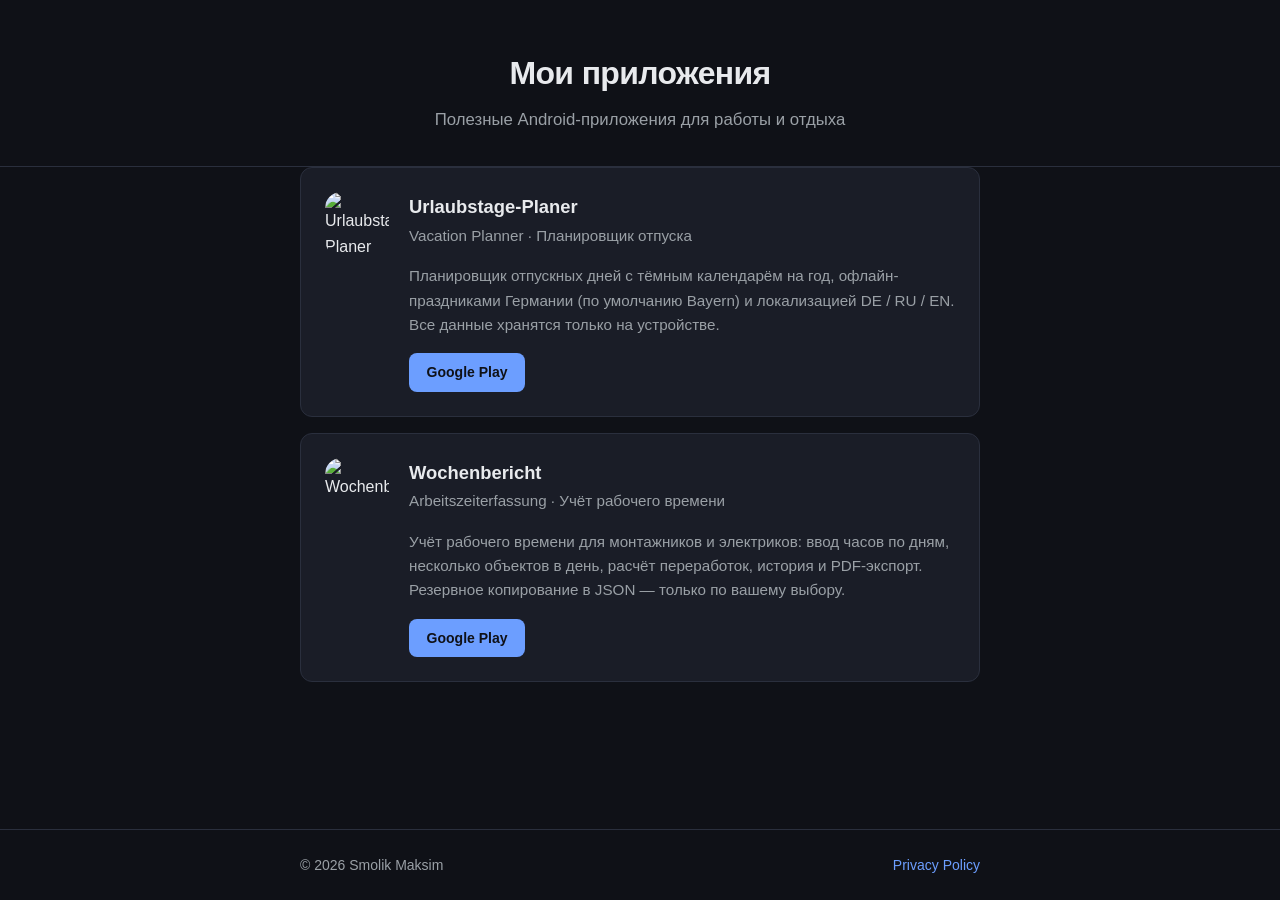
==== index.html @ 4404aa6a "Add files via upload" ====
<!DOCTYPE html>
<html lang="ru">
<head>
  <meta charset="UTF-8">
  <meta name="viewport" content="width=device-width, initial-scale=1.0">
  <meta name="description" content="Urlaubstage-Planer и Wochenbericht — Android-приложения от Max">
  <title>Мои приложения</title>
  <link rel="stylesheet" href="styles.css">
</head>
<body>
  <header class="header">
    <div class="container">
      <h1>Мои приложения</h1>
      <p class="subtitle">Полезные Android-приложения для работы и отдыха</p>
    </div>
  </header>

  <main class="container">
    <section class="apps">
      <article class="app-card">
        <img class="app-icon" src="assets/urlaubsplaner.png" alt="Urlaubstage-Planer">
        <div class="app-info">
          <h2>Urlaubstage-Planer</h2>
          <p class="app-meta">Vacation Planner · Планировщик отпуска</p>
          <p>
            Планировщик отпускных дней с тёмным календарём на год, офлайн-праздниками
            Германии (по умолчанию Bayern) и локализацией DE / RU / EN.
            Все данные хранятся только на устройстве.
          </p>
          <a class="btn" href="https://play.google.com/store/apps/details?id=de.smcode.vacationplaner" target="_blank" rel="noopener noreferrer">Google Play</a>
        </div>
      </article>

      <article class="app-card">
        <img class="app-icon" src="assets/wochenbericht.png" alt="Wochenbericht">
        <div class="app-info">
          <h2>Wochenbericht</h2>
          <p class="app-meta">Arbeitszeiterfassung · Учёт рабочего времени</p>
          <p>
            Учёт рабочего времени для монтажников и электриков: ввод часов по дням,
            несколько объектов в день, расчёт переработок, история и PDF-экспорт.
            Резервное копирование в JSON — только по вашему выбору.
          </p>
          <a class="btn" href="https://play.google.com/store/apps/details?id=de.smcode.wochenbericht" target="_blank" rel="noopener noreferrer">Google Play</a>
        </div>
      </article>
    </section>
  </main>

  <footer class="footer">
    <div class="container">
      <p>&copy; 2026 Smolik Maksim</p>
      <nav>
        <a href="privacy-policy.html">Privacy Policy</a>
      </nav>
    </div>
  </footer>
</body>
</html>
---- styles.css ----
*,
*::before,
*::after {
  box-sizing: border-box;
  margin: 0;
  padding: 0;
}

:root {
  --bg: #0f1117;
  --surface: #1a1d27;
  --border: #2a2f3d;
  --text: #e8eaed;
  --text-muted: #9aa0a6;
  --accent: #6c9eff;
  --accent-hover: #8ab4ff;
  --radius: 12px;
}

body {
  font-family: -apple-system, BlinkMacSystemFont, "Segoe UI", Roboto, sans-serif;
  background: var(--bg);
  color: var(--text);
  line-height: 1.6;
  min-height: 100vh;
  display: flex;
  flex-direction: column;
}

.container {
  max-width: 720px;
  margin: 0 auto;
  padding: 0 1.25rem;
}

.header {
  padding: 3rem 0 2rem;
  text-align: center;
  border-bottom: 1px solid var(--border);
}

.header-small {
  padding: 2rem 0 1.5rem;
  text-align: left;
}

.header h1 {
  font-size: 2rem;
  font-weight: 700;
  letter-spacing: -0.02em;
}

.subtitle {
  color: var(--text-muted);
  margin-top: 0.5rem;
  font-size: 1.05rem;
}

.back-link {
  display: inline-block;
  color: var(--accent);
  text-decoration: none;
  font-size: 0.9rem;
  margin-bottom: 1rem;
}

.back-link:hover {
  color: var(--accent-hover);
}

main {
  flex: 1;
  padding: 2rem 0 3rem;
}

.apps {
  display: flex;
  flex-direction: column;
  gap: 1rem;
}

.app-card {
  display: flex;
  gap: 1.25rem;
  align-items: flex-start;
  background: var(--surface);
  border: 1px solid var(--border);
  border-radius: var(--radius);
  padding: 1.5rem;
}

.app-icon {
  flex-shrink: 0;
  width: 64px;
  height: 64px;
  border-radius: 16px;
  object-fit: cover;
}

.app-info h2 {
  font-size: 1.15rem;
  margin-bottom: 0.15rem;
}

.app-meta {
  color: var(--accent);
  font-size: 0.8rem;
  margin-bottom: 0.5rem;
}

.app-info p {
  color: var(--text-muted);
  font-size: 0.95rem;
  margin-bottom: 1rem;
}

.btn {
  display: inline-block;
  background: var(--accent);
  color: #0f1117;
  text-decoration: none;
  font-weight: 600;
  font-size: 0.875rem;
  padding: 0.5rem 1.1rem;
  border-radius: 8px;
  transition: background 0.15s;
}

.btn:hover {
  background: var(--accent-hover);
}

.policy section {
  margin-bottom: 2rem;
}

.policy h2 {
  font-size: 1.2rem;
  margin-bottom: 0.75rem;
}

.policy p,
.policy li {
  color: var(--text-muted);
  margin-bottom: 0.75rem;
}

.policy ul {
  padding-left: 1.5rem;
}

.policy a {
  color: var(--accent);
}

.policy a:hover {
  color: var(--accent-hover);
}

.policy strong {
  color: var(--text);
}

.policy code {
  font-size: 0.85em;
  background: var(--surface);
  padding: 0.1em 0.4em;
  border-radius: 4px;
}

.divider {
  border: none;
  border-top: 1px solid var(--border);
  margin: 2.5rem 0;
}

.footer {
  border-top: 1px solid var(--border);
  padding: 1.5rem 0;
}

.footer .container {
  display: flex;
  justify-content: space-between;
  align-items: center;
  font-size: 0.875rem;
  color: var(--text-muted);
}

.footer a {
  color: var(--accent);
  text-decoration: none;
}

.footer a:hover {
  color: var(--accent-hover);
}

@media (max-width: 480px) {
  .app-card {
    flex-direction: column;
    align-items: center;
    text-align: center;
  }

  .footer .container {
    flex-direction: column;
    gap: 0.5rem;
    text-align: center;
  }
}
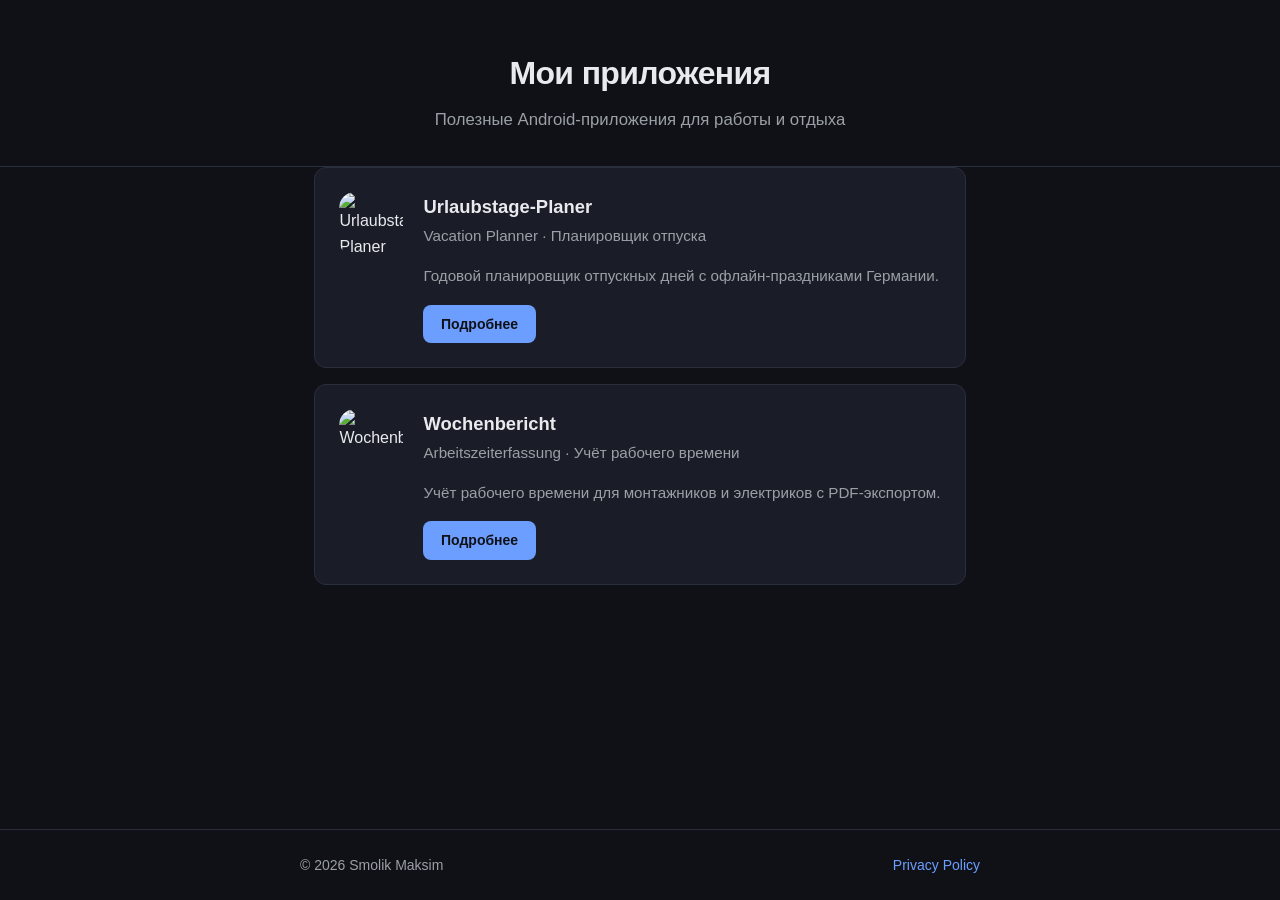
==== commit 470bca71: "Add files via upload" ====
--- a/index.html
+++ b/index.html
@@ -3,7 +3,7 @@
 <head>
   <meta charset="UTF-8">
   <meta name="viewport" content="width=device-width, initial-scale=1.0">
-  <meta name="description" content="Urlaubstage-Planer и Wochenbericht — Android-приложения от Max">
+  <meta name="description" content="Urlaubstage-Planer и Wochenbericht — Android-приложения от Smolik Maksim">
   <title>Мои приложения</title>
   <link rel="stylesheet" href="styles.css">
 </head>
@@ -18,30 +18,26 @@
   <main class="container">
     <section class="apps">
       <article class="app-card">
-        <img class="app-icon" src="assets/urlaubsplaner.png" alt="Urlaubstage-Planer">
+        <img class="app-icon" src="urlaubsplaner/icon.png" alt="Urlaubstage-Planer">
         <div class="app-info">
           <h2>Urlaubstage-Planer</h2>
           <p class="app-meta">Vacation Planner · Планировщик отпуска</p>
-          <p>
-            Планировщик отпускных дней с тёмным календарём на год, офлайн-праздниками
-            Германии (по умолчанию Bayern) и локализацией DE / RU / EN.
-            Все данные хранятся только на устройстве.
-          </p>
-          <a class="btn" href="https://play.google.com/store/apps/details?id=de.smcode.vacationplaner" target="_blank" rel="noopener noreferrer">Google Play</a>
+          <p>Годовой планировщик отпускных дней с офлайн-праздниками Германии.</p>
+          <div class="app-actions">
+            <a class="btn" href="urlaubsplaner/">Подробнее</a>
+          </div>
         </div>
       </article>
 
       <article class="app-card">
-        <img class="app-icon" src="assets/wochenbericht.png" alt="Wochenbericht">
+        <img class="app-icon" src="wochenbericht/icon.png" alt="Wochenbericht">
         <div class="app-info">
           <h2>Wochenbericht</h2>
           <p class="app-meta">Arbeitszeiterfassung · Учёт рабочего времени</p>
-          <p>
-            Учёт рабочего времени для монтажников и электриков: ввод часов по дням,
-            несколько объектов в день, расчёт переработок, история и PDF-экспорт.
-            Резервное копирование в JSON — только по вашему выбору.
-          </p>
-          <a class="btn" href="https://play.google.com/store/apps/details?id=de.smcode.wochenbericht" target="_blank" rel="noopener noreferrer">Google Play</a>
+          <p>Учёт рабочего времени для монтажников и электриков с PDF-экспортом.</p>
+          <div class="app-actions">
+            <a class="btn" href="wochenbericht/">Подробнее</a>
+          </div>
         </div>
       </article>
     </section>
--- a/styles.css
+++ b/styles.css
@@ -112,6 +112,35 @@
   color: var(--text-muted);
   font-size: 0.95rem;
   margin-bottom: 1rem;
+}
+
+.app-actions {
+  display: flex;
+  flex-wrap: wrap;
+  gap: 0.5rem;
+}
+
+.app-detail {
+  display: flex;
+  gap: 1.5rem;
+  align-items: flex-start;
+  background: var(--surface);
+  border: 1px solid var(--border);
+  border-radius: var(--radius);
+  padding: 1.75rem;
+}
+
+.app-detail-icon {
+  flex-shrink: 0;
+  width: 96px;
+  height: 96px;
+  border-radius: 20px;
+  object-fit: cover;
+}
+
+.app-detail-body p {
+  color: var(--text-muted);
+  margin-bottom: 1.25rem;
 }
 
 .btn {
@@ -197,7 +226,8 @@
 }
 
 @media (max-width: 480px) {
-  .app-card {
+  .app-card,
+  .app-detail {
     flex-direction: column;
     align-items: center;
     text-align: center;
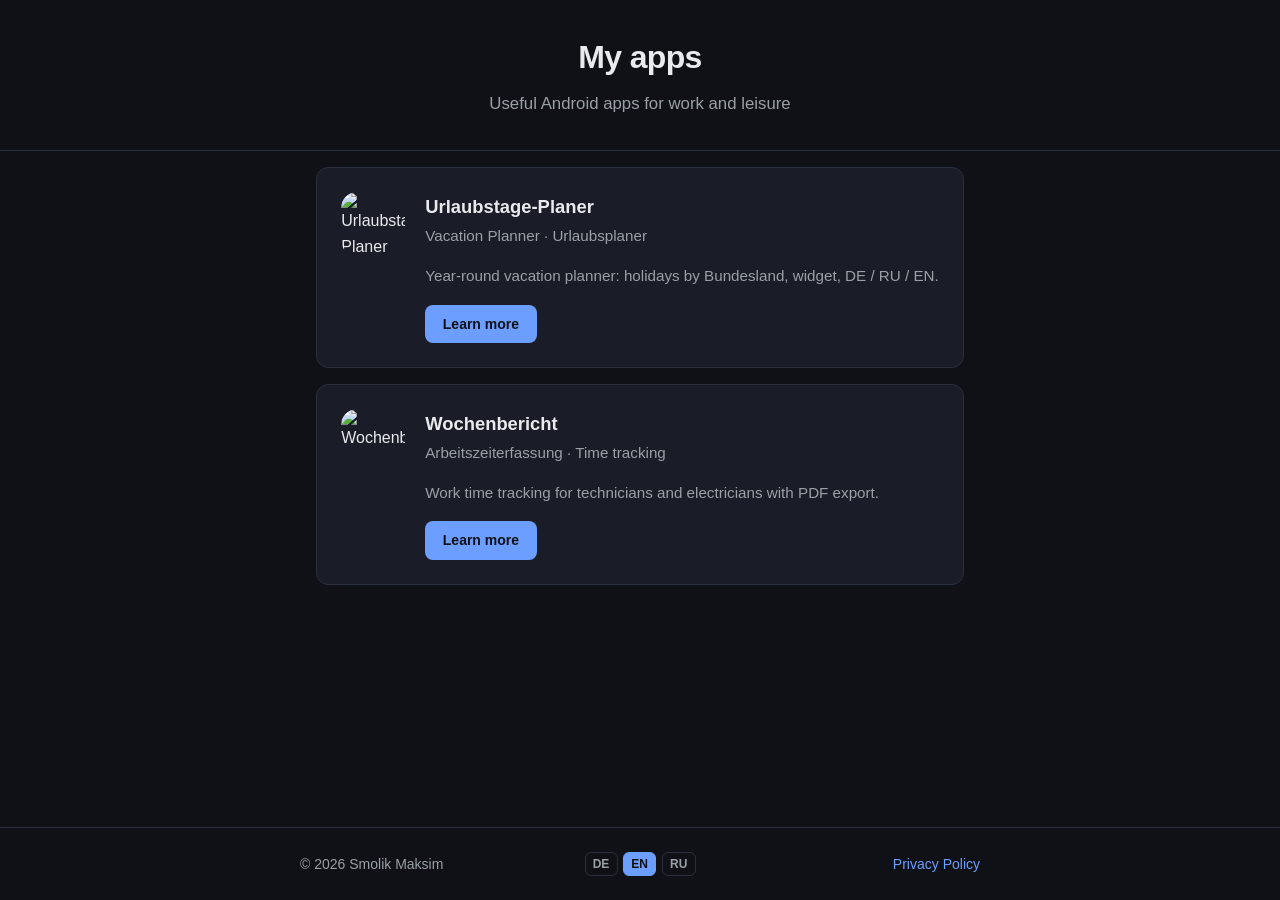
==== commit c90b42a3: "site update" ====
--- a/index.html
+++ b/index.html
@@ -1,17 +1,17 @@
 <!DOCTYPE html>
-<html lang="ru">
+<html lang="en">
 <head>
   <meta charset="UTF-8">
   <meta name="viewport" content="width=device-width, initial-scale=1.0">
-  <meta name="description" content="Urlaubstage-Planer и Wochenbericht — Android-приложения от Smolik Maksim">
-  <title>Мои приложения</title>
+  <meta name="description" content="" data-i18n-content="index.meta">
+  <title data-i18n-title="index.title"></title>
   <link rel="stylesheet" href="styles.css">
 </head>
 <body>
   <header class="header">
     <div class="container">
-      <h1>Мои приложения</h1>
-      <p class="subtitle">Полезные Android-приложения для работы и отдыха</p>
+      <h1 data-i18n="index.title"></h1>
+      <p class="subtitle" data-i18n="index.subtitle"></p>
     </div>
   </header>
 
@@ -21,10 +21,10 @@
         <img class="app-icon" src="urlaubsplaner/icon.png" alt="Urlaubstage-Planer">
         <div class="app-info">
           <h2>Urlaubstage-Planer</h2>
-          <p class="app-meta">Vacation Planner · Планировщик отпуска</p>
-          <p>Годовой планировщик отпускных дней с офлайн-праздниками Германии.</p>
+          <p class="app-meta" data-i18n="index.urlaubsplaner.meta"></p>
+          <p data-i18n="index.urlaubsplaner.desc"></p>
           <div class="app-actions">
-            <a class="btn" href="urlaubsplaner/">Подробнее</a>
+            <a class="btn" href="urlaubsplaner/" data-i18n="btn.more"></a>
           </div>
         </div>
       </article>
@@ -33,10 +33,10 @@
         <img class="app-icon" src="wochenbericht/icon.png" alt="Wochenbericht">
         <div class="app-info">
           <h2>Wochenbericht</h2>
-          <p class="app-meta">Arbeitszeiterfassung · Учёт рабочего времени</p>
-          <p>Учёт рабочего времени для монтажников и электриков с PDF-экспортом.</p>
+          <p class="app-meta" data-i18n="index.wochenbericht.meta"></p>
+          <p data-i18n="index.wochenbericht.desc"></p>
           <div class="app-actions">
-            <a class="btn" href="wochenbericht/">Подробнее</a>
+            <a class="btn" href="wochenbericht/" data-i18n="btn.more"></a>
           </div>
         </div>
       </article>
@@ -45,11 +45,15 @@
 
   <footer class="footer">
     <div class="container">
-      <p>&copy; 2026 Smolik Maksim</p>
-      <nav>
-        <a href="privacy-policy.html">Privacy Policy</a>
-      </nav>
+      <div class="footer-top">
+        <p>&copy; 2026 Smolik Maksim</p>
+        <nav>
+          <a href="privacy-policy.html" data-i18n="nav.privacy"></a>
+        </nav>
+      </div>
     </div>
   </footer>
+
+  <script src="i18n.js"></script>
 </body>
 </html>
--- a/styles.css
+++ b/styles.css
@@ -15,6 +15,7 @@
   --accent: #6c9eff;
   --accent-hover: #8ab4ff;
   --radius: 12px;
+  --block-gap: 1rem;
 }
 
 body {
@@ -34,7 +35,7 @@
 }
 
 .header {
-  padding: 3rem 0 2rem;
+  padding: 2rem 0 2rem;
   text-align: center;
   border-bottom: 1px solid var(--border);
 }
@@ -70,13 +71,16 @@
 
 main {
   flex: 1;
-  padding: 2rem 0 3rem;
+}
+
+main.container {
+  padding: var(--block-gap) 1.25rem 3rem;
 }
 
 .apps {
   display: flex;
   flex-direction: column;
-  gap: 1rem;
+  gap: var(--block-gap);
 }
 
 .app-card {
@@ -140,7 +144,110 @@
 
 .app-detail-body p {
   color: var(--text-muted);
-  margin-bottom: 1.25rem;
+  margin-bottom: 1rem;
+}
+
+.feature-list {
+  color: var(--text-muted);
+  font-size: 0.95rem;
+  margin: 0 0 1rem 1.25rem;
+}
+
+.feature-list li {
+  margin-bottom: 0.35rem;
+}
+
+.app-note {
+  font-size: 0.9rem;
+  margin-bottom: 1.25rem !important;
+}
+
+.carousel {
+  margin-top: 2rem;
+}
+
+.carousel-title {
+  font-size: 1.1rem;
+  margin-bottom: 1rem;
+  color: var(--text-muted);
+  font-weight: 600;
+}
+
+.carousel-frame {
+  position: relative;
+  display: flex;
+  align-items: center;
+  gap: 0.5rem;
+}
+
+.carousel-viewport {
+  flex: 1;
+  overflow: hidden;
+  border: 1px solid var(--border);
+  border-radius: var(--radius);
+  background: var(--surface);
+}
+
+.carousel-track {
+  display: flex;
+  transition: transform 0.3s ease;
+}
+
+.carousel-slide {
+  min-width: 100%;
+  margin: 0;
+  display: flex;
+  justify-content: center;
+  padding: 1rem;
+}
+
+.carousel-slide img {
+  display: block;
+  max-width: 100%;
+  height: auto;
+  max-height: 560px;
+  border-radius: 8px;
+}
+
+.carousel-btn {
+  flex-shrink: 0;
+  width: 2.25rem;
+  height: 2.25rem;
+  border: 1px solid var(--border);
+  border-radius: 50%;
+  background: var(--surface);
+  color: var(--text);
+  font-size: 1.25rem;
+  line-height: 1;
+  cursor: pointer;
+  transition: background 0.15s, border-color 0.15s;
+}
+
+.carousel-btn:hover {
+  background: var(--border);
+}
+
+.carousel-dots {
+  display: flex;
+  justify-content: center;
+  gap: 0.5rem;
+  margin-top: 1rem;
+}
+
+.carousel-dot {
+  width: 0.5rem;
+  height: 0.5rem;
+  border: none;
+  border-radius: 50%;
+  background: var(--border);
+  cursor: pointer;
+  padding: 0;
+  transition: background 0.15s, transform 0.15s;
+}
+
+.carousel-dot.active {
+  background: var(--accent);
+  transform: scale(1.2);
 }
 
 .btn {
@@ -209,11 +316,54 @@
 }
 
 .footer .container {
-  display: flex;
-  justify-content: space-between;
+  font-size: 0.875rem;
+  color: var(--text-muted);
+}
+
+.footer-top {
+  display: grid;
+  grid-template-columns: 1fr auto 1fr;
   align-items: center;
-  font-size: 0.875rem;
-  color: var(--text-muted);
+  width: 100%;
+  gap: 0.75rem;
+}
+
+.footer-top p {
+  justify-self: start;
+}
+
+.footer-top > nav:last-child {
+  justify-self: end;
+}
+
+.lang-switcher {
+  display: flex;
+  justify-content: center;
+  gap: 0.35rem;
+  justify-self: center;
+}
+
+.lang-btn {
+  border: 1px solid var(--border);
+  background: transparent;
+  color: var(--text-muted);
+  font-size: 0.75rem;
+  font-weight: 600;
+  padding: 0.25rem 0.45rem;
+  border-radius: 6px;
+  cursor: pointer;
+  transition: background 0.15s, color 0.15s, border-color 0.15s;
+}
+
+.lang-btn:hover {
+  color: var(--text);
+  border-color: var(--text-muted);
+}
+
+.lang-btn.active {
+  background: var(--accent);
+  color: #0f1117;
+  border-color: var(--accent);
 }
 
 .footer a {
@@ -233,9 +383,33 @@
     text-align: center;
   }
 
-  .footer .container {
-    flex-direction: column;
+  .feature-list {
+    text-align: left;
+  }
+
+  .carousel-frame {
+    gap: 0.25rem;
+  }
+
+  .carousel-btn {
+    width: 2rem;
+    height: 2rem;
+    font-size: 1.1rem;
+  }
+
+  .carousel-slide {
+    padding: 0.75rem;
+  }
+
+  .footer-top {
+    grid-template-columns: auto auto auto;
+    justify-content: center;
     gap: 0.5rem;
-    text-align: center;
-  }
-}
+  }
+
+  .footer-top p,
+  .footer-top > nav:last-child,
+  .lang-switcher {
+    justify-self: center;
+  }
+}
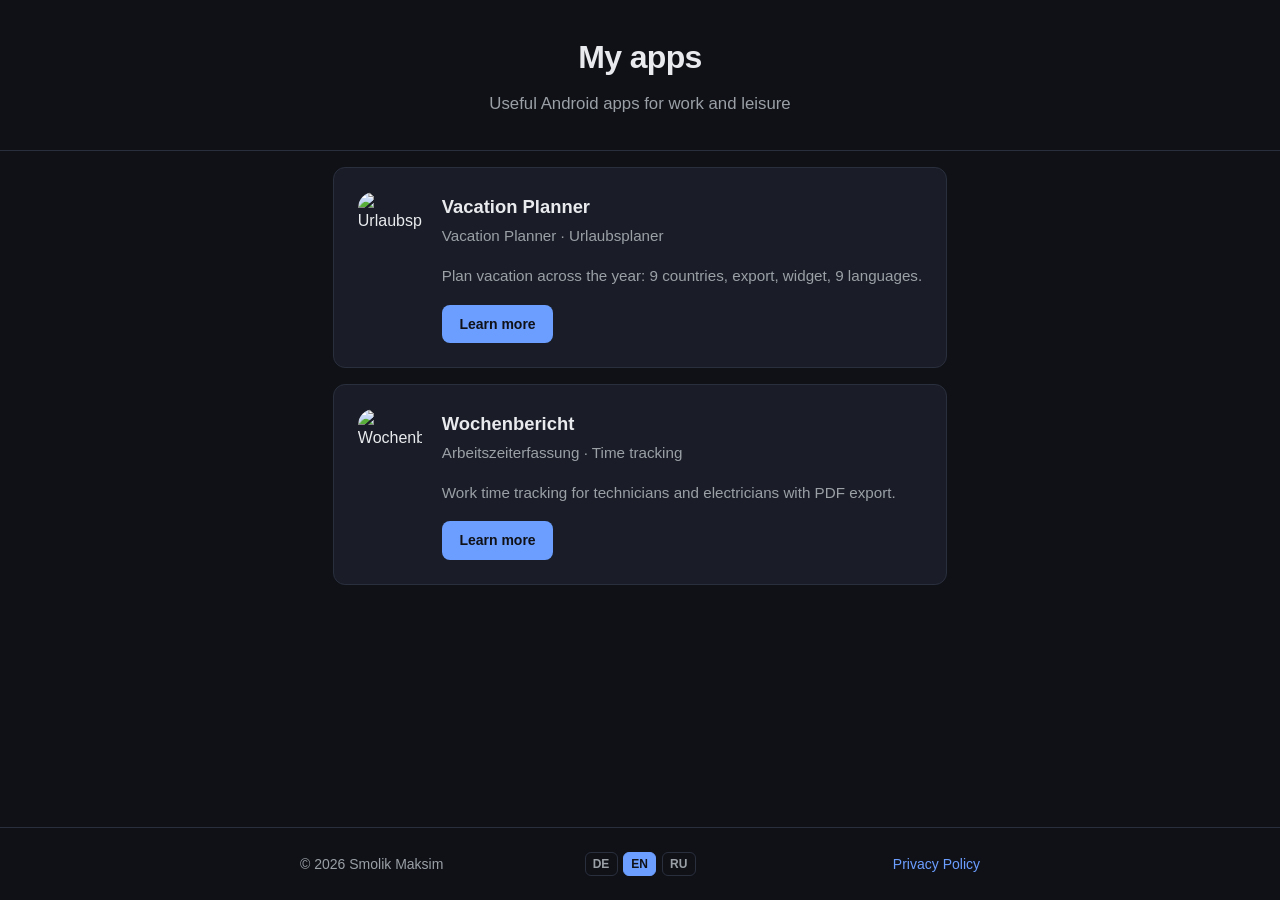
==== commit 3e0b24dd: "Urlaubsplaner updade" ====
--- a/index.html
+++ b/index.html
@@ -18,9 +18,9 @@
   <main class="container">
     <section class="apps">
       <article class="app-card">
-        <img class="app-icon" src="urlaubsplaner/icon.png" alt="Urlaubstage-Planer">
+        <img class="app-icon" src="urlaubsplaner/icon.png" alt="Urlaubsplaner">
         <div class="app-info">
-          <h2>Urlaubstage-Planer</h2>
+          <h2 data-i18n="index.urlaubsplaner.name"></h2>
           <p class="app-meta" data-i18n="index.urlaubsplaner.meta"></p>
           <p data-i18n="index.urlaubsplaner.desc"></p>
           <div class="app-actions">
--- a/styles.css
+++ b/styles.css
@@ -162,6 +162,53 @@
   margin-bottom: 1.25rem !important;
 }
 
+.app-lead {
+  font-size: 1rem;
+  line-height: 1.65;
+}
+
+.app-description {
+  margin-top: var(--block-gap);
+  background: var(--surface);
+  border: 1px solid var(--border);
+  border-radius: var(--radius);
+  padding: 1.75rem;
+}
+
+.app-description > h2 {
+  font-size: 1.15rem;
+  margin-bottom: 1.25rem;
+  color: var(--text);
+}
+
+.app-description > h2:not(:first-child) {
+  margin-top: 2rem;
+}
+
+.app-feature {
+  margin-bottom: 1.5rem;
+}
+
+.app-feature:last-of-type {
+  margin-bottom: 0;
+}
+
+.app-feature h3 {
+  font-size: 0.98rem;
+  margin-bottom: 0.5rem;
+  color: var(--text);
+}
+
+.app-feature p {
+  color: var(--text-muted);
+  font-size: 0.95rem;
+}
+
+.app-privacy-list {
+  margin-left: 1.25rem;
+  margin-bottom: 0;
+}
+
 .carousel {
   margin-top: 2rem;
 }
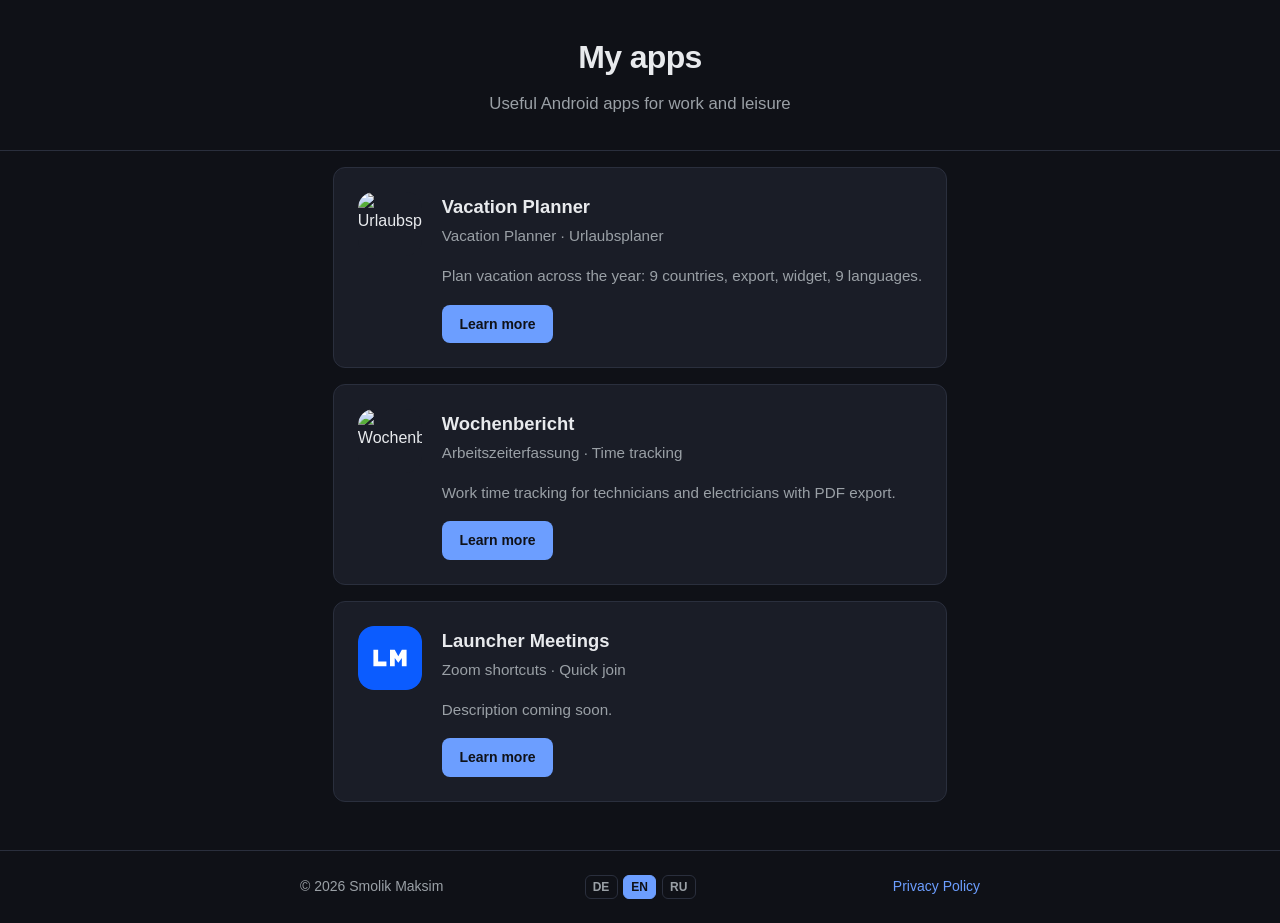
==== commit 711fbbeb: "LM - new app" ====
--- a/index.html
+++ b/index.html
@@ -40,6 +40,18 @@
           </div>
         </div>
       </article>
+
+      <article class="app-card">
+        <img class="app-icon" src="launcher_meetings/icon.svg" alt="Launcher Meetings">
+        <div class="app-info">
+          <h2 data-i18n="index.launcher_meetings.name"></h2>
+          <p class="app-meta" data-i18n="index.launcher_meetings.meta"></p>
+          <p data-i18n="index.launcher_meetings.desc"></p>
+          <div class="app-actions">
+            <a class="btn" href="launcher_meetings/" data-i18n="btn.more"></a>
+          </div>
+        </div>
+      </article>
     </section>
   </main>
 
--- a/styles.css
+++ b/styles.css
@@ -99,6 +99,7 @@
   height: 64px;
   border-radius: 16px;
   object-fit: cover;
+  background: var(--surface);
 }
 
 .app-info h2 {
@@ -140,6 +141,7 @@
   height: 96px;
   border-radius: 20px;
   object-fit: cover;
+  background: var(--surface);
 }
 
 .app-detail-body p {
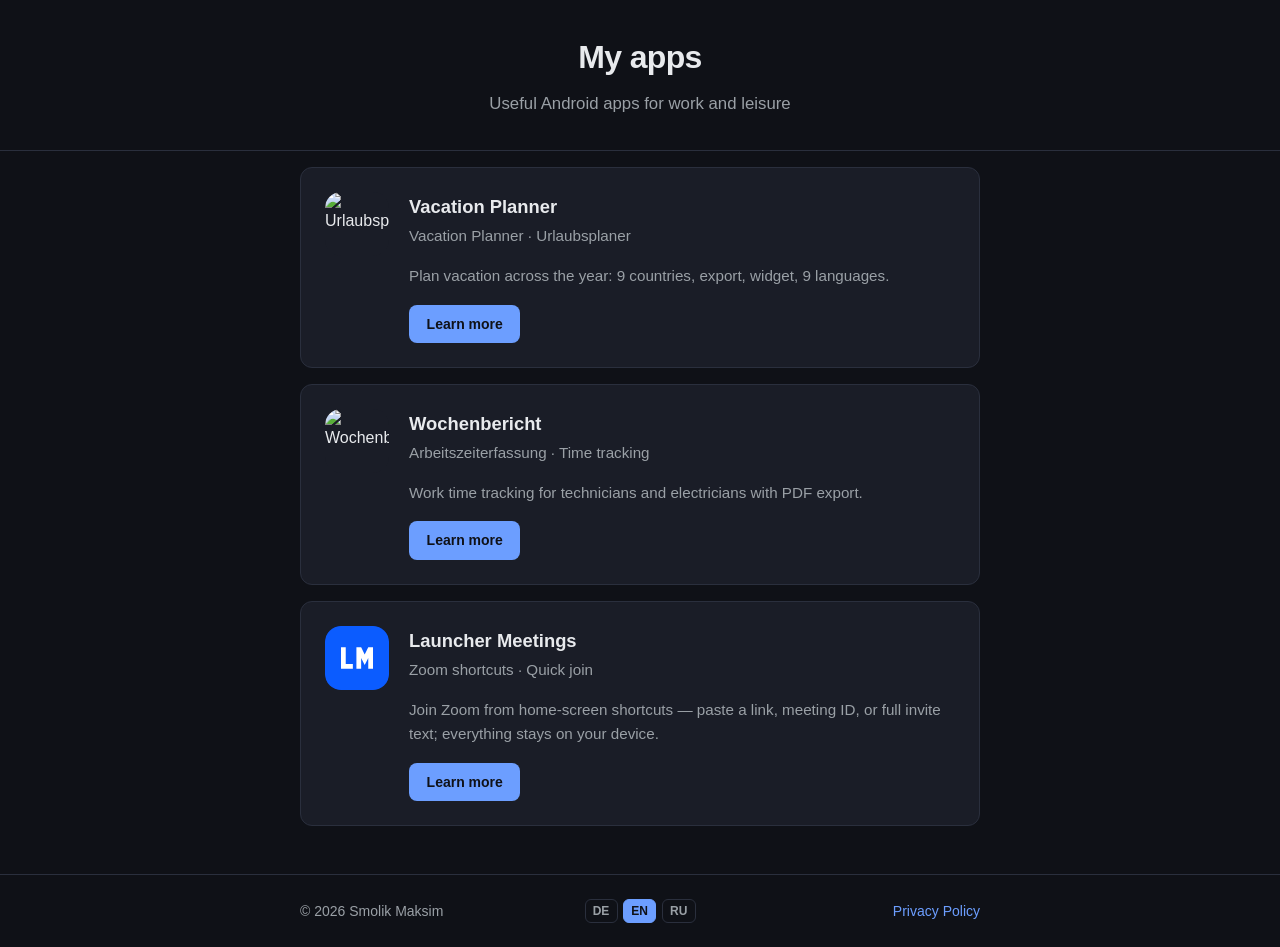
==== commit 788a4845: "Update files" ====
--- a/index.html
+++ b/index.html
@@ -66,6 +66,6 @@
     </div>
   </footer>
 
-  <script src="i18n.js"></script>
+  <script src="i18n.js" data-parts="shared root launcher_meetings"></script>
 </body>
 </html>
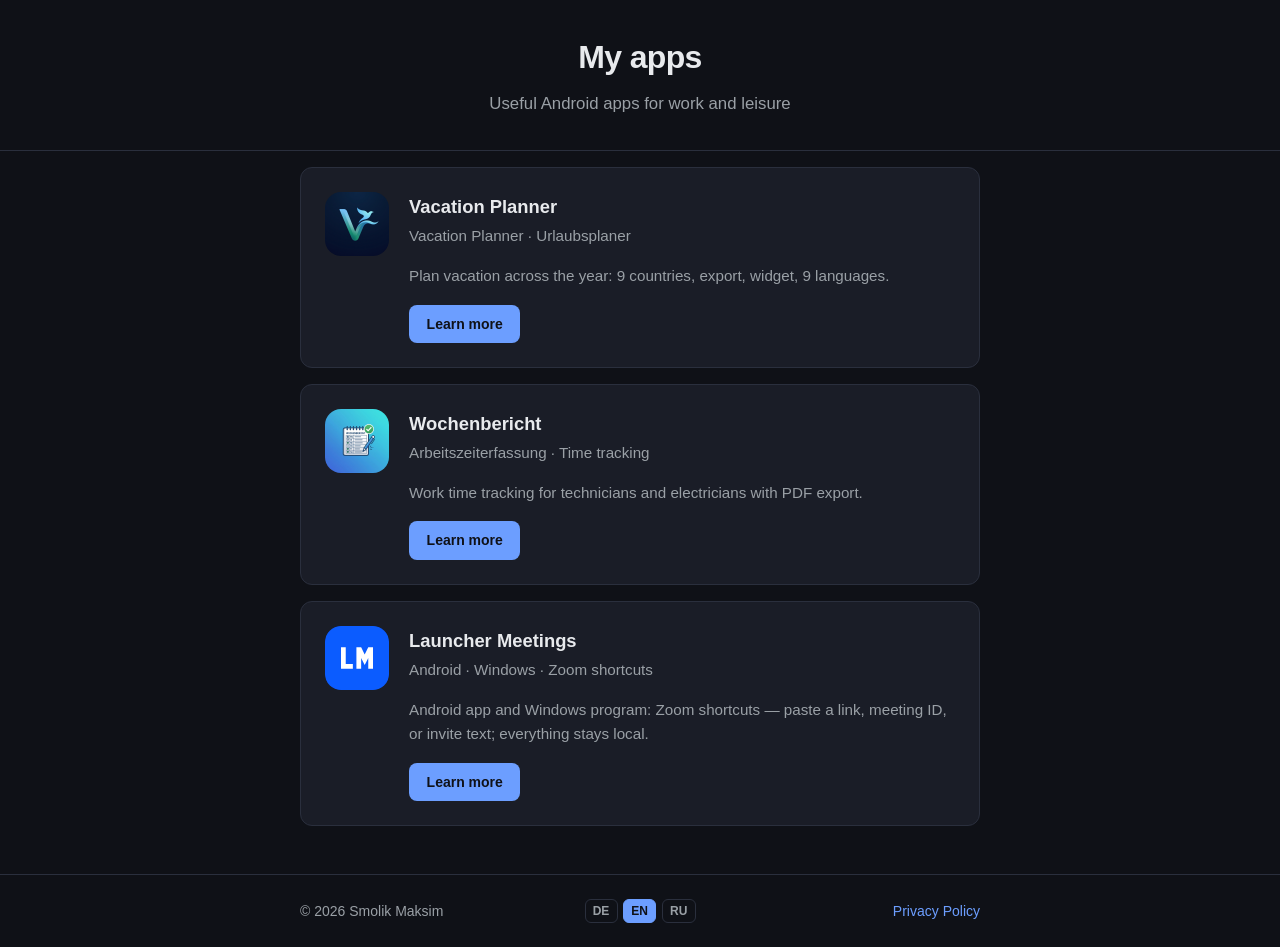
==== commit e8b74c7d: "Initial commit: smcode static site (apps, i18n, privacy pages). Co-authored-by: Cursor <cursoragent@" ====
--- a/index.html
+++ b/index.html
@@ -1,71 +1,71 @@
-<!DOCTYPE html>
-<html lang="en">
-<head>
-  <meta charset="UTF-8">
-  <meta name="viewport" content="width=device-width, initial-scale=1.0">
-  <meta name="description" content="" data-i18n-content="index.meta">
-  <title data-i18n-title="index.title"></title>
-  <link rel="stylesheet" href="styles.css">
-</head>
-<body>
-  <header class="header">
-    <div class="container">
-      <h1 data-i18n="index.title"></h1>
-      <p class="subtitle" data-i18n="index.subtitle"></p>
-    </div>
-  </header>
-
-  <main class="container">
-    <section class="apps">
-      <article class="app-card">
-        <img class="app-icon" src="urlaubsplaner/icon.png" alt="Urlaubsplaner">
-        <div class="app-info">
-          <h2 data-i18n="index.urlaubsplaner.name"></h2>
-          <p class="app-meta" data-i18n="index.urlaubsplaner.meta"></p>
-          <p data-i18n="index.urlaubsplaner.desc"></p>
-          <div class="app-actions">
-            <a class="btn" href="urlaubsplaner/" data-i18n="btn.more"></a>
-          </div>
-        </div>
-      </article>
-
-      <article class="app-card">
-        <img class="app-icon" src="wochenbericht/icon.png" alt="Wochenbericht">
-        <div class="app-info">
-          <h2>Wochenbericht</h2>
-          <p class="app-meta" data-i18n="index.wochenbericht.meta"></p>
-          <p data-i18n="index.wochenbericht.desc"></p>
-          <div class="app-actions">
-            <a class="btn" href="wochenbericht/" data-i18n="btn.more"></a>
-          </div>
-        </div>
-      </article>
-
-      <article class="app-card">
-        <img class="app-icon" src="launcher_meetings/icon.svg" alt="Launcher Meetings">
-        <div class="app-info">
-          <h2 data-i18n="index.launcher_meetings.name"></h2>
-          <p class="app-meta" data-i18n="index.launcher_meetings.meta"></p>
-          <p data-i18n="index.launcher_meetings.desc"></p>
-          <div class="app-actions">
-            <a class="btn" href="launcher_meetings/" data-i18n="btn.more"></a>
-          </div>
-        </div>
-      </article>
-    </section>
-  </main>
-
-  <footer class="footer">
-    <div class="container">
-      <div class="footer-top">
-        <p>&copy; 2026 Smolik Maksim</p>
-        <nav>
-          <a href="privacy-policy.html" data-i18n="nav.privacy"></a>
-        </nav>
-      </div>
-    </div>
-  </footer>
-
-  <script src="i18n.js" data-parts="shared root launcher_meetings"></script>
-</body>
-</html>
+<!DOCTYPE html>
+<html lang="en">
+<head>
+  <meta charset="UTF-8">
+  <meta name="viewport" content="width=device-width, initial-scale=1.0">
+  <meta name="description" content="" data-i18n-content="index.meta">
+  <title data-i18n-title="index.title"></title>
+  <link rel="stylesheet" href="styles.css">
+</head>
+<body>
+  <header class="header">
+    <div class="container">
+      <h1 data-i18n="index.title"></h1>
+      <p class="subtitle" data-i18n="index.subtitle"></p>
+    </div>
+  </header>
+
+  <main class="container">
+    <section class="apps">
+      <article class="app-card">
+        <img class="app-icon" src="urlaubsplaner/icon.png" alt="Urlaubsplaner">
+        <div class="app-info">
+          <h2 data-i18n="index.urlaubsplaner.name"></h2>
+          <p class="app-meta" data-i18n="index.urlaubsplaner.meta"></p>
+          <p data-i18n="index.urlaubsplaner.desc"></p>
+          <div class="app-actions">
+            <a class="btn" href="urlaubsplaner/" data-i18n="btn.more"></a>
+          </div>
+        </div>
+      </article>
+
+      <article class="app-card">
+        <img class="app-icon" src="wochenbericht/icon.png" alt="Wochenbericht">
+        <div class="app-info">
+          <h2>Wochenbericht</h2>
+          <p class="app-meta" data-i18n="index.wochenbericht.meta"></p>
+          <p data-i18n="index.wochenbericht.desc"></p>
+          <div class="app-actions">
+            <a class="btn" href="wochenbericht/" data-i18n="btn.more"></a>
+          </div>
+        </div>
+      </article>
+
+      <article class="app-card">
+        <img class="app-icon" src="launcher_meetings/icon.svg" alt="Launcher Meetings">
+        <div class="app-info">
+          <h2 data-i18n="index.launcher_meetings.name"></h2>
+          <p class="app-meta" data-i18n="index.launcher_meetings.meta"></p>
+          <p data-i18n="index.launcher_meetings.desc"></p>
+          <div class="app-actions">
+            <a class="btn" href="launcher_meetings/" data-i18n="btn.more"></a>
+          </div>
+        </div>
+      </article>
+    </section>
+  </main>
+
+  <footer class="footer">
+    <div class="container">
+      <div class="footer-top">
+        <p>&copy; 2026 Smolik Maksim</p>
+        <nav>
+          <a href="privacy-policy.html" data-i18n="nav.privacy"></a>
+        </nav>
+      </div>
+    </div>
+  </footer>
+
+  <script src="i18n.js" data-parts="shared root launcher_meetings"></script>
+</body>
+</html>
--- a/styles.css
+++ b/styles.css
@@ -1,464 +1,464 @@
-*,
-*::before,
-*::after {
-  box-sizing: border-box;
-  margin: 0;
-  padding: 0;
-}
-
-:root {
-  --bg: #0f1117;
-  --surface: #1a1d27;
-  --border: #2a2f3d;
-  --text: #e8eaed;
-  --text-muted: #9aa0a6;
-  --accent: #6c9eff;
-  --accent-hover: #8ab4ff;
-  --radius: 12px;
-  --block-gap: 1rem;
-}
-
-body {
-  font-family: -apple-system, BlinkMacSystemFont, "Segoe UI", Roboto, sans-serif;
-  background: var(--bg);
-  color: var(--text);
-  line-height: 1.6;
-  min-height: 100vh;
-  display: flex;
-  flex-direction: column;
-}
-
-.container {
-  max-width: 720px;
-  margin: 0 auto;
-  padding: 0 1.25rem;
-}
-
-.header {
-  padding: 2rem 0 2rem;
-  text-align: center;
-  border-bottom: 1px solid var(--border);
-}
-
-.header-small {
-  padding: 2rem 0 1.5rem;
-  text-align: left;
-}
-
-.header h1 {
-  font-size: 2rem;
-  font-weight: 700;
-  letter-spacing: -0.02em;
-}
-
-.subtitle {
-  color: var(--text-muted);
-  margin-top: 0.5rem;
-  font-size: 1.05rem;
-}
-
-.back-link {
-  display: inline-block;
-  color: var(--accent);
-  text-decoration: none;
-  font-size: 0.9rem;
-  margin-bottom: 1rem;
-}
-
-.back-link:hover {
-  color: var(--accent-hover);
-}
-
-main {
-  flex: 1;
-}
-
-main.container {
-  padding: var(--block-gap) 1.25rem 3rem;
-}
-
-.apps {
-  display: flex;
-  flex-direction: column;
-  gap: var(--block-gap);
-}
-
-.app-card {
-  display: flex;
-  gap: 1.25rem;
-  align-items: flex-start;
-  background: var(--surface);
-  border: 1px solid var(--border);
-  border-radius: var(--radius);
-  padding: 1.5rem;
-}
-
-.app-icon {
-  flex-shrink: 0;
-  width: 64px;
-  height: 64px;
-  border-radius: 16px;
-  object-fit: cover;
-  background: var(--surface);
-}
-
-.app-info h2 {
-  font-size: 1.15rem;
-  margin-bottom: 0.15rem;
-}
-
-.app-meta {
-  color: var(--accent);
-  font-size: 0.8rem;
-  margin-bottom: 0.5rem;
-}
-
-.app-info p {
-  color: var(--text-muted);
-  font-size: 0.95rem;
-  margin-bottom: 1rem;
-}
-
-.app-actions {
-  display: flex;
-  flex-wrap: wrap;
-  gap: 0.5rem;
-}
-
-.app-detail {
-  display: flex;
-  gap: 1.5rem;
-  align-items: flex-start;
-  background: var(--surface);
-  border: 1px solid var(--border);
-  border-radius: var(--radius);
-  padding: 1.75rem;
-}
-
-.app-detail-icon {
-  flex-shrink: 0;
-  width: 96px;
-  height: 96px;
-  border-radius: 20px;
-  object-fit: cover;
-  background: var(--surface);
-}
-
-.app-detail-body p {
-  color: var(--text-muted);
-  margin-bottom: 1rem;
-}
-
-.feature-list {
-  color: var(--text-muted);
-  font-size: 0.95rem;
-  margin: 0 0 1rem 1.25rem;
-}
-
-.feature-list li {
-  margin-bottom: 0.35rem;
-}
-
-.app-note {
-  font-size: 0.9rem;
-  margin-bottom: 1.25rem !important;
-}
-
-.app-lead {
-  font-size: 1rem;
-  line-height: 1.65;
-}
-
-.app-description {
-  margin-top: var(--block-gap);
-  background: var(--surface);
-  border: 1px solid var(--border);
-  border-radius: var(--radius);
-  padding: 1.75rem;
-}
-
-.app-description > h2 {
-  font-size: 1.15rem;
-  margin-bottom: 1.25rem;
-  color: var(--text);
-}
-
-.app-description > h2:not(:first-child) {
-  margin-top: 2rem;
-}
-
-.app-feature {
-  margin-bottom: 1.5rem;
-}
-
-.app-feature:last-of-type {
-  margin-bottom: 0;
-}
-
-.app-feature h3 {
-  font-size: 0.98rem;
-  margin-bottom: 0.5rem;
-  color: var(--text);
-}
-
-.app-feature p {
-  color: var(--text-muted);
-  font-size: 0.95rem;
-}
-
-.app-privacy-list {
-  margin-left: 1.25rem;
-  margin-bottom: 0;
-}
-
-.carousel {
-  margin-top: 2rem;
-}
-
-.carousel-title {
-  font-size: 1.1rem;
-  margin-bottom: 1rem;
-  color: var(--text-muted);
-  font-weight: 600;
-}
-
-.carousel-frame {
-  position: relative;
-  display: flex;
-  align-items: center;
-  gap: 0.5rem;
-}
-
-.carousel-viewport {
-  flex: 1;
-  overflow: hidden;
-  border: 1px solid var(--border);
-  border-radius: var(--radius);
-  background: var(--surface);
-}
-
-.carousel-track {
-  display: flex;
-  transition: transform 0.3s ease;
-}
-
-.carousel-slide {
-  min-width: 100%;
-  margin: 0;
-  display: flex;
-  justify-content: center;
-  padding: 1rem;
-}
-
-.carousel-slide img {
-  display: block;
-  max-width: 100%;
-  height: auto;
-  max-height: 560px;
-  border-radius: 8px;
-}
-
-.carousel-btn {
-  flex-shrink: 0;
-  width: 2.25rem;
-  height: 2.25rem;
-  border: 1px solid var(--border);
-  border-radius: 50%;
-  background: var(--surface);
-  color: var(--text);
-  font-size: 1.25rem;
-  line-height: 1;
-  cursor: pointer;
-  transition: background 0.15s, border-color 0.15s;
-}
-
-.carousel-btn:hover {
-  background: var(--border);
-}
-
-.carousel-dots {
-  display: flex;
-  justify-content: center;
-  gap: 0.5rem;
-  margin-top: 1rem;
-}
-
-.carousel-dot {
-  width: 0.5rem;
-  height: 0.5rem;
-  border: none;
-  border-radius: 50%;
-  background: var(--border);
-  cursor: pointer;
-  padding: 0;
-  transition: background 0.15s, transform 0.15s;
-}
-
-.carousel-dot.active {
-  background: var(--accent);
-  transform: scale(1.2);
-}
-
-.btn {
-  display: inline-block;
-  background: var(--accent);
-  color: #0f1117;
-  text-decoration: none;
-  font-weight: 600;
-  font-size: 0.875rem;
-  padding: 0.5rem 1.1rem;
-  border-radius: 8px;
-  transition: background 0.15s;
-}
-
-.btn:hover {
-  background: var(--accent-hover);
-}
-
-.policy section {
-  margin-bottom: 2rem;
-}
-
-.policy h2 {
-  font-size: 1.2rem;
-  margin-bottom: 0.75rem;
-}
-
-.policy p,
-.policy li {
-  color: var(--text-muted);
-  margin-bottom: 0.75rem;
-}
-
-.policy ul {
-  padding-left: 1.5rem;
-}
-
-.policy a {
-  color: var(--accent);
-}
-
-.policy a:hover {
-  color: var(--accent-hover);
-}
-
-.policy strong {
-  color: var(--text);
-}
-
-.policy code {
-  font-size: 0.85em;
-  background: var(--surface);
-  padding: 0.1em 0.4em;
-  border-radius: 4px;
-}
-
-.divider {
-  border: none;
-  border-top: 1px solid var(--border);
-  margin: 2.5rem 0;
-}
-
-.footer {
-  border-top: 1px solid var(--border);
-  padding: 1.5rem 0;
-}
-
-.footer .container {
-  font-size: 0.875rem;
-  color: var(--text-muted);
-}
-
-.footer-top {
-  display: grid;
-  grid-template-columns: 1fr auto 1fr;
-  align-items: center;
-  width: 100%;
-  gap: 0.75rem;
-}
-
-.footer-top p {
-  justify-self: start;
-}
-
-.footer-top > nav:last-child {
-  justify-self: end;
-}
-
-.lang-switcher {
-  display: flex;
-  justify-content: center;
-  gap: 0.35rem;
-  justify-self: center;
-}
-
-.lang-btn {
-  border: 1px solid var(--border);
-  background: transparent;
-  color: var(--text-muted);
-  font-size: 0.75rem;
-  font-weight: 600;
-  padding: 0.25rem 0.45rem;
-  border-radius: 6px;
-  cursor: pointer;
-  transition: background 0.15s, color 0.15s, border-color 0.15s;
-}
-
-.lang-btn:hover {
-  color: var(--text);
-  border-color: var(--text-muted);
-}
-
-.lang-btn.active {
-  background: var(--accent);
-  color: #0f1117;
-  border-color: var(--accent);
-}
-
-.footer a {
-  color: var(--accent);
-  text-decoration: none;
-}
-
-.footer a:hover {
-  color: var(--accent-hover);
-}
-
-@media (max-width: 480px) {
-  .app-card,
-  .app-detail {
-    flex-direction: column;
-    align-items: center;
-    text-align: center;
-  }
-
-  .feature-list {
-    text-align: left;
-  }
-
-  .carousel-frame {
-    gap: 0.25rem;
-  }
-
-  .carousel-btn {
-    width: 2rem;
-    height: 2rem;
-    font-size: 1.1rem;
-  }
-
-  .carousel-slide {
-    padding: 0.75rem;
-  }
-
-  .footer-top {
-    grid-template-columns: auto auto auto;
-    justify-content: center;
-    gap: 0.5rem;
-  }
-
-  .footer-top p,
-  .footer-top > nav:last-child,
-  .lang-switcher {
-    justify-self: center;
-  }
-}
+*,
+*::before,
+*::after {
+  box-sizing: border-box;
+  margin: 0;
+  padding: 0;
+}
+
+:root {
+  --bg: #0f1117;
+  --surface: #1a1d27;
+  --border: #2a2f3d;
+  --text: #e8eaed;
+  --text-muted: #9aa0a6;
+  --accent: #6c9eff;
+  --accent-hover: #8ab4ff;
+  --radius: 12px;
+  --block-gap: 1rem;
+}
+
+body {
+  font-family: -apple-system, BlinkMacSystemFont, "Segoe UI", Roboto, sans-serif;
+  background: var(--bg);
+  color: var(--text);
+  line-height: 1.6;
+  min-height: 100vh;
+  display: flex;
+  flex-direction: column;
+}
+
+.container {
+  max-width: 720px;
+  margin: 0 auto;
+  padding: 0 1.25rem;
+}
+
+.header {
+  padding: 2rem 0 2rem;
+  text-align: center;
+  border-bottom: 1px solid var(--border);
+}
+
+.header-small {
+  padding: 2rem 0 1.5rem;
+  text-align: left;
+}
+
+.header h1 {
+  font-size: 2rem;
+  font-weight: 700;
+  letter-spacing: -0.02em;
+}
+
+.subtitle {
+  color: var(--text-muted);
+  margin-top: 0.5rem;
+  font-size: 1.05rem;
+}
+
+.back-link {
+  display: inline-block;
+  color: var(--accent);
+  text-decoration: none;
+  font-size: 0.9rem;
+  margin-bottom: 1rem;
+}
+
+.back-link:hover {
+  color: var(--accent-hover);
+}
+
+main {
+  flex: 1;
+}
+
+main.container {
+  padding: var(--block-gap) 1.25rem 3rem;
+}
+
+.apps {
+  display: flex;
+  flex-direction: column;
+  gap: var(--block-gap);
+}
+
+.app-card {
+  display: flex;
+  gap: 1.25rem;
+  align-items: flex-start;
+  background: var(--surface);
+  border: 1px solid var(--border);
+  border-radius: var(--radius);
+  padding: 1.5rem;
+}
+
+.app-icon {
+  flex-shrink: 0;
+  width: 64px;
+  height: 64px;
+  border-radius: 16px;
+  object-fit: cover;
+  background: var(--surface);
+}
+
+.app-info h2 {
+  font-size: 1.15rem;
+  margin-bottom: 0.15rem;
+}
+
+.app-meta {
+  color: var(--accent);
+  font-size: 0.8rem;
+  margin-bottom: 0.5rem;
+}
+
+.app-info p {
+  color: var(--text-muted);
+  font-size: 0.95rem;
+  margin-bottom: 1rem;
+}
+
+.app-actions {
+  display: flex;
+  flex-wrap: wrap;
+  gap: 0.5rem;
+}
+
+.app-detail {
+  display: flex;
+  gap: 1.5rem;
+  align-items: flex-start;
+  background: var(--surface);
+  border: 1px solid var(--border);
+  border-radius: var(--radius);
+  padding: 1.75rem;
+}
+
+.app-detail-icon {
+  flex-shrink: 0;
+  width: 96px;
+  height: 96px;
+  border-radius: 20px;
+  object-fit: cover;
+  background: var(--surface);
+}
+
+.app-detail-body p {
+  color: var(--text-muted);
+  margin-bottom: 1rem;
+}
+
+.feature-list {
+  color: var(--text-muted);
+  font-size: 0.95rem;
+  margin: 0 0 1rem 1.25rem;
+}
+
+.feature-list li {
+  margin-bottom: 0.35rem;
+}
+
+.app-note {
+  font-size: 0.9rem;
+  margin-bottom: 1.25rem !important;
+}
+
+.app-lead {
+  font-size: 1rem;
+  line-height: 1.65;
+}
+
+.app-description {
+  margin-top: var(--block-gap);
+  background: var(--surface);
+  border: 1px solid var(--border);
+  border-radius: var(--radius);
+  padding: 1.75rem;
+}
+
+.app-description > h2 {
+  font-size: 1.15rem;
+  margin-bottom: 1.25rem;
+  color: var(--text);
+}
+
+.app-description > h2:not(:first-child) {
+  margin-top: 2rem;
+}
+
+.app-feature {
+  margin-bottom: 1.5rem;
+}
+
+.app-feature:last-of-type {
+  margin-bottom: 0;
+}
+
+.app-feature h3 {
+  font-size: 0.98rem;
+  margin-bottom: 0.5rem;
+  color: var(--text);
+}
+
+.app-feature p {
+  color: var(--text-muted);
+  font-size: 0.95rem;
+}
+
+.app-privacy-list {
+  margin-left: 1.25rem;
+  margin-bottom: 0;
+}
+
+.carousel {
+  margin-top: 2rem;
+}
+
+.carousel-title {
+  font-size: 1.1rem;
+  margin-bottom: 1rem;
+  color: var(--text-muted);
+  font-weight: 600;
+}
+
+.carousel-frame {
+  position: relative;
+  display: flex;
+  align-items: center;
+  gap: 0.5rem;
+}
+
+.carousel-viewport {
+  flex: 1;
+  overflow: hidden;
+  border: 1px solid var(--border);
+  border-radius: var(--radius);
+  background: var(--surface);
+}
+
+.carousel-track {
+  display: flex;
+  transition: transform 0.3s ease;
+}
+
+.carousel-slide {
+  min-width: 100%;
+  margin: 0;
+  display: flex;
+  justify-content: center;
+  padding: 1rem;
+}
+
+.carousel-slide img {
+  display: block;
+  max-width: 100%;
+  height: auto;
+  max-height: 560px;
+  border-radius: 8px;
+}
+
+.carousel-btn {
+  flex-shrink: 0;
+  width: 2.25rem;
+  height: 2.25rem;
+  border: 1px solid var(--border);
+  border-radius: 50%;
+  background: var(--surface);
+  color: var(--text);
+  font-size: 1.25rem;
+  line-height: 1;
+  cursor: pointer;
+  transition: background 0.15s, border-color 0.15s;
+}
+
+.carousel-btn:hover {
+  background: var(--border);
+}
+
+.carousel-dots {
+  display: flex;
+  justify-content: center;
+  gap: 0.5rem;
+  margin-top: 1rem;
+}
+
+.carousel-dot {
+  width: 0.5rem;
+  height: 0.5rem;
+  border: none;
+  border-radius: 50%;
+  background: var(--border);
+  cursor: pointer;
+  padding: 0;
+  transition: background 0.15s, transform 0.15s;
+}
+
+.carousel-dot.active {
+  background: var(--accent);
+  transform: scale(1.2);
+}
+
+.btn {
+  display: inline-block;
+  background: var(--accent);
+  color: #0f1117;
+  text-decoration: none;
+  font-weight: 600;
+  font-size: 0.875rem;
+  padding: 0.5rem 1.1rem;
+  border-radius: 8px;
+  transition: background 0.15s;
+}
+
+.btn:hover {
+  background: var(--accent-hover);
+}
+
+.policy section {
+  margin-bottom: 2rem;
+}
+
+.policy h2 {
+  font-size: 1.2rem;
+  margin-bottom: 0.75rem;
+}
+
+.policy p,
+.policy li {
+  color: var(--text-muted);
+  margin-bottom: 0.75rem;
+}
+
+.policy ul {
+  padding-left: 1.5rem;
+}
+
+.policy a {
+  color: var(--accent);
+}
+
+.policy a:hover {
+  color: var(--accent-hover);
+}
+
+.policy strong {
+  color: var(--text);
+}
+
+.policy code {
+  font-size: 0.85em;
+  background: var(--surface);
+  padding: 0.1em 0.4em;
+  border-radius: 4px;
+}
+
+.divider {
+  border: none;
+  border-top: 1px solid var(--border);
+  margin: 2.5rem 0;
+}
+
+.footer {
+  border-top: 1px solid var(--border);
+  padding: 1.5rem 0;
+}
+
+.footer .container {
+  font-size: 0.875rem;
+  color: var(--text-muted);
+}
+
+.footer-top {
+  display: grid;
+  grid-template-columns: 1fr auto 1fr;
+  align-items: center;
+  width: 100%;
+  gap: 0.75rem;
+}
+
+.footer-top p {
+  justify-self: start;
+}
+
+.footer-top > nav:last-child {
+  justify-self: end;
+}
+
+.lang-switcher {
+  display: flex;
+  justify-content: center;
+  gap: 0.35rem;
+  justify-self: center;
+}
+
+.lang-btn {
+  border: 1px solid var(--border);
+  background: transparent;
+  color: var(--text-muted);
+  font-size: 0.75rem;
+  font-weight: 600;
+  padding: 0.25rem 0.45rem;
+  border-radius: 6px;
+  cursor: pointer;
+  transition: background 0.15s, color 0.15s, border-color 0.15s;
+}
+
+.lang-btn:hover {
+  color: var(--text);
+  border-color: var(--text-muted);
+}
+
+.lang-btn.active {
+  background: var(--accent);
+  color: #0f1117;
+  border-color: var(--accent);
+}
+
+.footer a {
+  color: var(--accent);
+  text-decoration: none;
+}
+
+.footer a:hover {
+  color: var(--accent-hover);
+}
+
+@media (max-width: 480px) {
+  .app-card,
+  .app-detail {
+    flex-direction: column;
+    align-items: center;
+    text-align: center;
+  }
+
+  .feature-list {
+    text-align: left;
+  }
+
+  .carousel-frame {
+    gap: 0.25rem;
+  }
+
+  .carousel-btn {
+    width: 2rem;
+    height: 2rem;
+    font-size: 1.1rem;
+  }
+
+  .carousel-slide {
+    padding: 0.75rem;
+  }
+
+  .footer-top {
+    grid-template-columns: auto auto auto;
+    justify-content: center;
+    gap: 0.5rem;
+  }
+
+  .footer-top p,
+  .footer-top > nav:last-child,
+  .lang-switcher {
+    justify-self: center;
+  }
+}
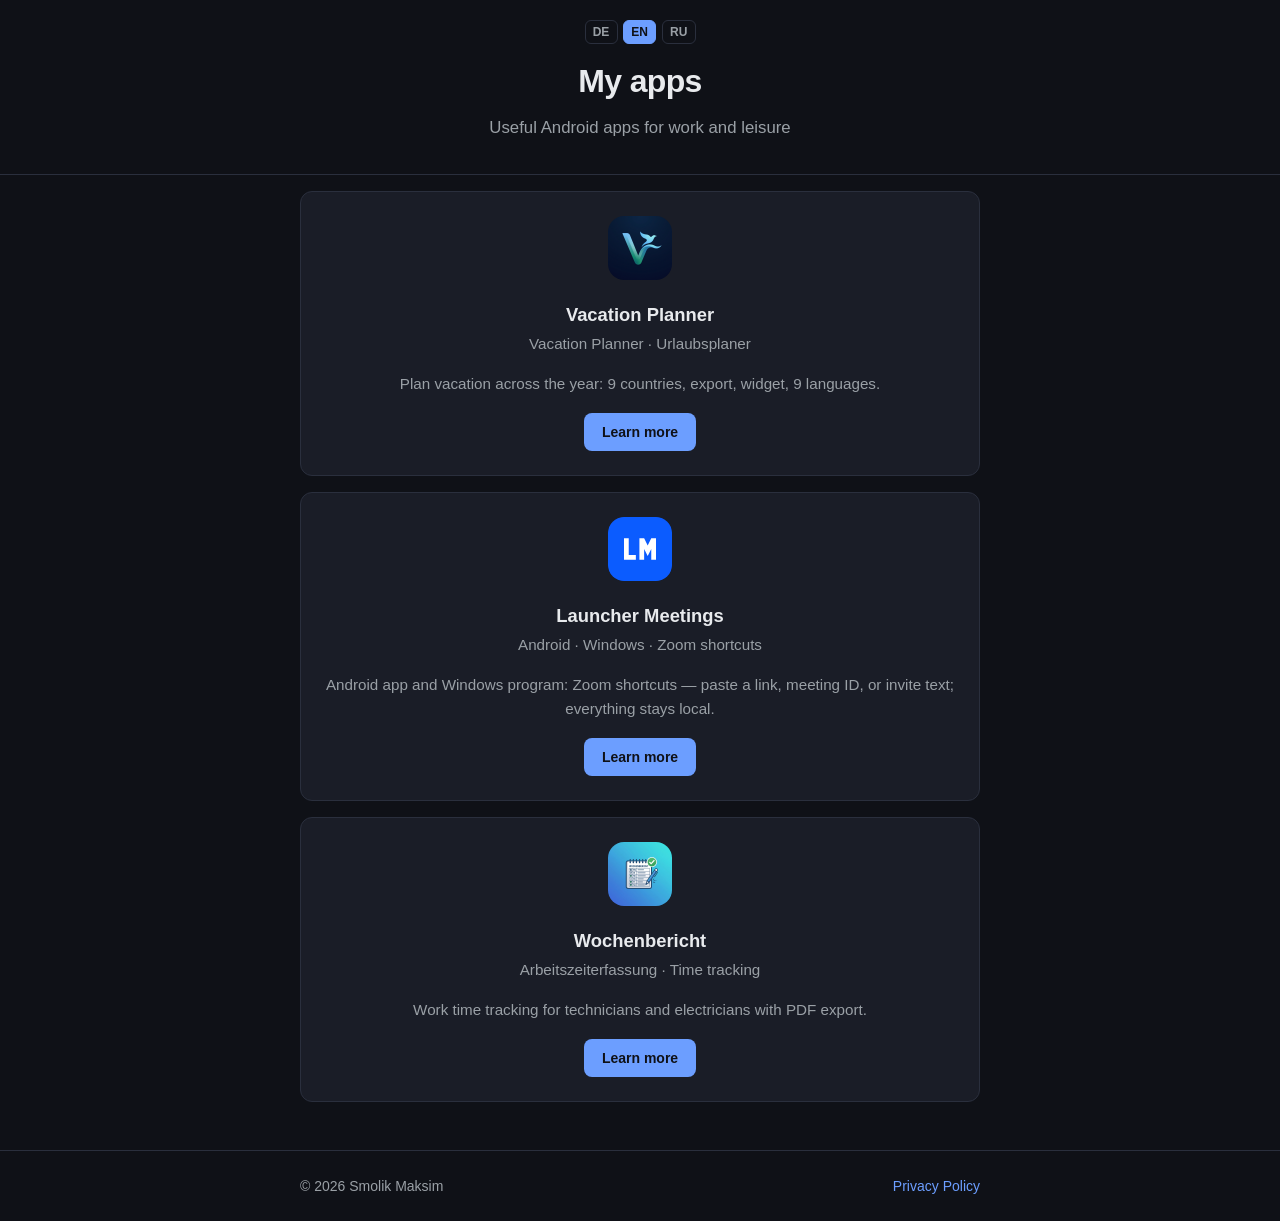
==== commit a466a34e: "Reorder home page apps: Launcher Meetings second, Wochenbericht third. Co-authored-by: Cursor <curso" ====
--- a/index.html
+++ b/index.html
@@ -30,6 +30,18 @@
       </article>
 
       <article class="app-card">
+        <img class="app-icon" src="launcher_meetings/icon.svg" alt="Launcher Meetings">
+        <div class="app-info">
+          <h2 data-i18n="index.launcher_meetings.name"></h2>
+          <p class="app-meta" data-i18n="index.launcher_meetings.meta"></p>
+          <p data-i18n="index.launcher_meetings.desc"></p>
+          <div class="app-actions">
+            <a class="btn" href="launcher_meetings/" data-i18n="btn.more"></a>
+          </div>
+        </div>
+      </article>
+
+      <article class="app-card">
         <img class="app-icon" src="wochenbericht/icon.png" alt="Wochenbericht">
         <div class="app-info">
           <h2>Wochenbericht</h2>
@@ -37,18 +49,6 @@
           <p data-i18n="index.wochenbericht.desc"></p>
           <div class="app-actions">
             <a class="btn" href="wochenbericht/" data-i18n="btn.more"></a>
-          </div>
-        </div>
-      </article>
-
-      <article class="app-card">
-        <img class="app-icon" src="launcher_meetings/icon.svg" alt="Launcher Meetings">
-        <div class="app-info">
-          <h2 data-i18n="index.launcher_meetings.name"></h2>
-          <p class="app-meta" data-i18n="index.launcher_meetings.meta"></p>
-          <p data-i18n="index.launcher_meetings.desc"></p>
-          <div class="app-actions">
-            <a class="btn" href="launcher_meetings/" data-i18n="btn.more"></a>
           </div>
         </div>
       </article>
--- a/styles.css
+++ b/styles.css
@@ -35,14 +35,24 @@
 }
 
 .header {
-  padding: 2rem 0 2rem;
+  padding: 1.25rem 0 2rem;
   text-align: center;
   border-bottom: 1px solid var(--border);
 }
 
 .header-small {
-  padding: 2rem 0 1.5rem;
+  padding: 1.25rem 0 1.5rem;
   text-align: left;
+}
+
+.header-lang {
+  display: flex;
+  justify-content: flex-end;
+  margin-bottom: 0.75rem;
+}
+
+.header:not(.header-small) .header-lang {
+  justify-content: center;
 }
 
 .header h1 {
@@ -123,6 +133,17 @@
   display: flex;
   flex-wrap: wrap;
   gap: 0.5rem;
+}
+
+.apps .app-card {
+  flex-direction: column;
+  align-items: center;
+  text-align: center;
+}
+
+.apps .app-actions {
+  justify-content: center;
+  width: 100%;
 }
 
 .app-detail {
@@ -370,26 +391,18 @@
 }
 
 .footer-top {
-  display: grid;
-  grid-template-columns: 1fr auto 1fr;
+  display: flex;
+  flex-wrap: wrap;
+  justify-content: space-between;
   align-items: center;
   width: 100%;
   gap: 0.75rem;
 }
 
-.footer-top p {
-  justify-self: start;
-}
-
-.footer-top > nav:last-child {
-  justify-self: end;
-}
-
 .lang-switcher {
   display: flex;
   justify-content: center;
   gap: 0.35rem;
-  justify-self: center;
 }
 
 .lang-btn {
@@ -425,7 +438,6 @@
 }
 
 @media (max-width: 480px) {
-  .app-card,
   .app-detail {
     flex-direction: column;
     align-items: center;
@@ -451,14 +463,7 @@
   }
 
   .footer-top {
-    grid-template-columns: auto auto auto;
     justify-content: center;
     gap: 0.5rem;
   }
-
-  .footer-top p,
-  .footer-top > nav:last-child,
-  .lang-switcher {
-    justify-self: center;
-  }
-}
+}
